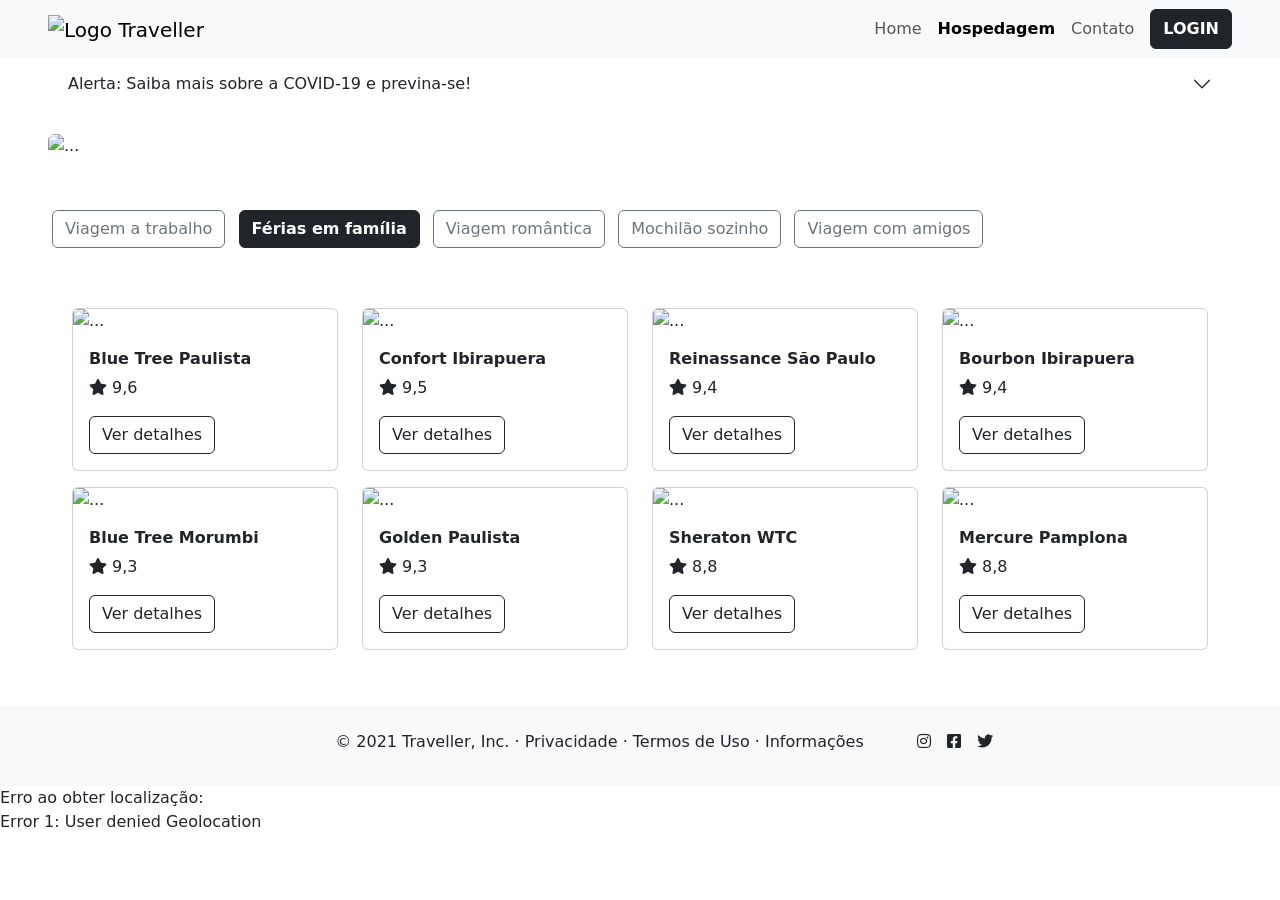
==== index.html @ 1daafb98 "make it better" ====
<!doctype html>
<html lang="pt-br">

<head>
    <meta charset="utf-8">
    <meta name="viewport" content="width=device-width, initial-scale=1">

    <link rel="icon" href="../src/images/navbar/icon.svg">
    <link rel="stylesheet" href="../src/css/bannerHospedagem/banner-hospedagem.css">
    <link rel="preconnect" href="https://fonts.gstatic.com">
    <link href="https://fonts.googleapis.com/css2?family=Noticia+Text&display=swap" rel="stylesheet">
    <link href="https://fonts.googleapis.com/css2?family=Poppins:wght@800&display=swap" rel="stylesheet">
    <link href="https://fonts.googleapis.com/css2?family=Open+Sans:wght@400;600;700&display=swap" rel="stylesheet">
    <link rel="stylesheet" href="https://cdnjs.cloudflare.com/ajax/libs/font-awesome/5.15.3/css/all.min.css">
    <link href="https://cdn.jsdelivr.net/npm/bootstrap@5.0.1/dist/css/bootstrap.min.css" rel="stylesheet"
        integrity="sha384-+0n0xVW2eSR5OomGNYDnhzAbDsOXxcvSN1TPprVMTNDbiYZCxYbOOl7+AMvyTG2x" crossorigin="anonymous">

    <title>Traveller - Hospedagem</title>
</head>

<body>
    <!-- MENU -->
    <header>
        
        <nav class="navbar navbar-expand-lg navbar-light bg-light fonte-padrao">
            <div class="container-fluid mx-5 p-0">
                <a class="navbar-brand" href="#">
                    <img src="../src/images/navbar/logo.svg" alt="Logo Traveller">
                </a>
                <button class="navbar-toggler" type="button" data-bs-toggle="collapse" data-bs-target="#navbarNav"
                    aria-controls="navbarNav" aria-expanded="false" aria-label="Toggle navigation">
                    <span class="navbar-toggler-icon"></span>
                </button>
                <div class="collapse navbar-collapse justify-content-end" id="navbarNav menu">
                    <ul class="navbar-nav">
                        <li class="nav-item">
                            <a class="nav-link" href="#">Home</a>
                        </li>
                        <li class="nav-item">
                            <a class="nav-link active" href="#"><strong>Hospedagem</a></strong>
                        </li>
                        <li class="nav-item">
                            <a class="nav-link" href="#">Contato</a>
                        </li>
                        <form class="d-flex">
                            <button class="btn btn-dark ms-2" data-bs-toggle="modal" data-bs-target="#modal__login" 
                            type="button"><strong>LOGIN</button></strong>
                        </form>
                    </ul>
                </div>
            </div>
        </nav>
        <section>
            <div class="accordion accordion-flush alerta-covid px-5 " id="accordionFlushExample">
                <div class="accordion-item text-center pb-4">
                    <h2 class="accordion-header text-center" id="flush-headingOne">
                        <button class="accordion-button collapsed" type="button" data-bs-toggle="collapse"
                            data-bs-target="#flush-collapseOne" aria-expanded="false" aria-controls="flush-collapseOne">
                            Alerta: Saiba mais sobre a COVID-19 e previna-se!
                        </button>
                    </h2>
                    <div id="flush-collapseOne" class="accordion-collapse collapse" aria-labelledby="flush-headingOne"
                        data-bs-parent="#accordionFlushExample">
                        <div class="accordion-body text-center h6">O cuidado é de cada um. A responsabilidade é de todos. 
                            Consulte mais
                            informações <a href="https://www.gov.br/saude/pt-br/vacinacao/">aqui.</a></div>
                    </div>
                </div>
            </div>
        </section>
    </header>

    <main>
        <!-- CARROSSEL -->
        <section id="carrossel-fluid">
            <div id="carouselExampleCaptions" class="carousel slide mx-5" data-bs-ride="carousel">
                <div class="carousel-indicators">
                    <button type="button" data-bs-target="#carouselExampleCaptions" data-bs-slide-to="0" class="active"
                        aria-current="true" aria-label="Slide 1"></button>
                    <button type="button" data-bs-target="#carouselExampleCaptions" data-bs-slide-to="1"
                        aria-label="Slide 2"></button>
                    <button type="button" data-bs-target="#carouselExampleCaptions" data-bs-slide-to="2"
                        aria-label="Slide 3"></button>
                </div>
                <div class="carousel-inner">
                    <div class="carousel-item active">
                        <img src="../src/images/carrossel/carrossel-1.jpg"
                            class="rounded d-block w-100 imagem-carrossel m-0" alt="...">
                        <div class="carousel-caption d-none d-md-block titulo-banner h-50">
                            <h1 class="display-4 text-start">Nossas melhores escolhas<br> para você</h1>
                        </div>
                    </div>
                    <div class="carousel-item">
                        <img src="../src/images/carrossel/carrossel-2.jpg"
                            class="rounded d-block w-100 imagem-carrossel m-0" alt="...">
                        <div class="carousel-caption d-none d-md-block titulo-banner h-50">
                            <h1 class="display-4 text-start">Encontre os melhores destinos</h1>
                        </div>
                    </div>
                    <div class="carousel-item">
                        <img src="../src/images/carrossel/carrossel-3.jpg"
                            class="rounded d-block w-100 imagem-carrossel m-0" alt="...">
                        <div class="carousel-caption d-none d-md-block titulo-banner h-50">
                            <h1 class="display-4 text-start">Veja os hotéis mais bem<br> avaliados</h1>
                        </div>
                    </div>
                </div>
                <button class="carousel-control-prev" type="button" data-bs-target="#carouselExampleCaptions"
                    data-bs-slide="prev">
                    <span class="carousel-control-prev-icon" aria-hidden="true"></span>
                    <span class="visually-hidden">Previous</span>
                </button>
                <button class="carousel-control-next" type="button" data-bs-target="#carouselExampleCaptions"
                    data-bs-slide="next">
                    <span class="carousel-control-next-icon" aria-hidden="true"></span>
                    <span class="visually-hidden">Next</span>
                </button>
            </div>
        </section>

        <!-- BOTOES FILTROS -->
        <section id="filtros">
            <div class="p-0 mt-5 mb-5 mx-5 fonte-padrao">
                <button type="button" class="btn btn-outline-secondary m-1">Viagem a trabalho</button>
                <button type="button" class="btn btn-outline-dark active m-1"><strong>Férias em família</button></strong>
                <button type="button" class="btn btn-outline-secondary m-1">Viagem romântica</button>
                <button type="button" class="btn btn-outline-secondary m-1">Mochilão sozinho</button>
                <button type="button" class="btn btn-outline-secondary m-1">Viagem com amigos</button>
            </div>
        </section>

        <!-- CARDS HOTEIS -->
        <section class="container-fluid fonte-padrao">
            <div class="row mx-5" id="conteudo">

                <div class="col-12 col-sm-12 col-md-4 col-lg-3 my-2">
                    <div class="card">
                        <img src="../src/images/card-hoteis/hotel1.jpg" class="card-img-top" alt="...">
                        <div class="card-body">
                            <h6 class="card-title"><strong>Blue Tree Paulista</strong></h6>
                            <p class="card-text"><i class="fas fa-star icon-star"></i> 9,6</p>
                            <a href="#" class="btn btn-outline-dark">Ver detalhes</a>
                        </div>
                    </div>
                </div>

                <div class="col-12 col-sm-12 col-md-4 col-lg-3 my-2">
                    <div class="card">
                        <img src="../src/images/card-hoteis/hotel2.jpg" class="card-img-top" alt="...">
                        <div class="card-body">
                            <h6 class="card-title"><strong>Confort Ibirapuera</strong></h6>
                            <p class="card-text"><i class="fas fa-star icon-star"></i> 9,5</p>
                            <a href="#" class="btn btn-outline-dark">Ver detalhes</a>
                        </div>
                    </div>
                </div>

                <div class="col-12 col-sm-12 col-md-4 col-lg-3 my-2">
                    <div class="card">
                        <img src="../src/images/card-hoteis/hotel3.jpg" class="card-img-top" alt="...">
                        <div class="card-body">
                            <h6 class="card-title"><strong>Reinassance São Paulo</strong></h6>
                            <p class="card-text"><i class="fas fa-star icon-star"></i> 9,4</p>
                            <a href="#" class="btn btn-outline-dark">Ver detalhes</a>
                        </div>
                    </div>
                </div>

                <div class="col-12 col-sm-12 col-md-4 col-lg-3 my-2">
                    <div class="card">
                        <img src="../src/images/card-hoteis/hotel4.jpg" class="card-img-top" alt="...">
                        <div class="card-body">
                            <h6 class="card-title"><strong>Bourbon Ibirapuera</strong></h6>
                            <p class="card-text"><i class="fas fa-star icon-star"></i> 9,4</p>
                            <a href="#" class="btn btn-outline-dark">Ver detalhes</a>
                        </div>
                    </div>
                </div>

                <div class="col-12 col-sm-12 col-md-4 col-lg-3 my-2">
                    <div class="card">
                        <img src="../src/images/card-hoteis/hotel5.jpg" class="card-img-top" alt="...">
                        <div class="card-body">
                            <h6 class="card-title"><strong>Blue Tree Morumbi</strong></h6>
                            <p class="card-text"><i class="fas fa-star icon-star"></i> 9,3</p>
                            <a href="#" class="btn btn-outline-dark">Ver detalhes</a>
                        </div>
                    </div>
                </div>

                <div class="col-12 col-sm-12 col-md-4 col-lg-3 my-2">
                    <div class="card">
                        <img src="../src/images/card-hoteis/hotel6.jpg" class="card-img-top" alt="...">
                        <div class="card-body">
                            <h6 class="card-title"><strong>Golden Paulista</strong></h6>
                            <p class="card-text"><i class="fas fa-star icon-star"></i> 9,3</p>
                            <a href="#" class="btn btn-outline-dark">Ver detalhes</a>
                        </div>
                    </div>
                </div>

                <div class="col-12 col-sm-12 col-md-4 col-lg-3 my-2">
                    <div class="card">
                        <img src="../src/images/card-hoteis/hotel7.jpg" class="card-img-top" alt="...">
                        <div class="card-body">
                            <h6 class="card-title"><strong>Sheraton WTC</strong></h6>
                            <p class="card-text"><i class="fas fa-star icon-star"></i> 8,8</p>
                            <a href="#" class="btn btn-outline-dark">Ver detalhes</a>
                        </div>
                    </div>
                </div>

                <div class="col-12 col-sm-12 col-md-4 col-lg-3 my-2">
                    <div class="card">
                        <img src="../src/images/card-hoteis/hotel8.jpg" class="card-img-top" alt="...">
                        <div class="card-body">
                            <h6 class="card-title"><strong>Mercure Pamplona</strong></h6>
                            <p class="card-text"><i class="fas fa-star icon-star"></i> 8,8</p>
                            <a href="#" class="btn btn-outline-dark">Ver detalhes</a>
                        </div>
                    </div>
                </div>

            </div>
        </section>
    </main>

    <div class="geolocation"></div>


    <!-- FOOTER -->
    <footer class="container-fluid bg-light p-3 mt-5 fonte-padrao">
        <p class="ms-5 text-center pt-2">© 2021 Traveller, Inc. · Privacidade · Termos de Uso · Informações <i
                class="fab fa-instagram icon ms-5"></i><i class="fab fa-facebook-square icon ms-3"></i><i
                class="fab fa-twitter icon ms-3"></i></p>
    </footer>
    <div class="geolocation">
        <p id="coordinates"></p>
    </div>
    

    <!-- MODAL LOGIN -->
    <div class="modal fade" id="modal__login" tabindex="-1" aria-labelledby="exampleModalLabel" aria-hidden="true">
        <div class="modal-dialog">
            <div class="modal-content">
                <div class="modal-header">
                    <h5 class="modal-title" id="exampleModalLabel">Fazer login</h5>
                    <button type="button" class="btn-close" data-bs-dismiss="modal" aria-label="Close"></button>
                </div>
                <div class="modal-body">
                    <form>
                        <div class="mb-3">
                            <label for="exampleInputName" class="col-form-label">Usuário</label>
                            <input type="text" class="form-control" id="recipient-name" placeholder="Informe seu usuário">
                        </div>
                        <div class="mb-3">
                            <label for="exampleInputPassword" class="col-form-label">Senha</label>
                            <input type="password" class="form-control" id="password" placeholder="Insira sua senha">
                        </div>
                    </form>
                </div>
                <div class="modal-footer">
                    <button type="button" class="btn btn-light" data-bs-dismiss="modal"
                    id="submit">Logar</button>
                    <span>ou </span>     
                    <button type="button" class="btn btn-danger" id="google">Acessar com Google</button>
                </div>
            </div>
        </div>
    </div>

    

    <!-- ASSISTENTE LIBRAS -->
    <div vw class="enabled">
        <div vw-access-button class="active"></div>
        <div vw-plugin-wrapper>
            <div class="vw-plugin-top-wrapper"></div>
        </div>
    </div>

    <!-- SCRIPTS -->
    <script src="https://vlibras.gov.br/app/vlibras-plugin.js"></script>
    <script>
        new window.VLibras.Widget('https://vlibras.gov.br/app');
    </script>
    
    <script src="https://cdn.jsdelivr.net/npm/bootstrap@5.0.1/dist/js/bootstrap.bundle.min.js"
        integrity="sha384-gtEjrD/SeCtmISkJkNUaaKMoLD0//ElJ19smozuHV6z3Iehds+3Ulb9Bn9Plx0x4" crossorigin="anonymous">
    </script>
    <script src="js/geolocation.js"></script>

</body>

</html>
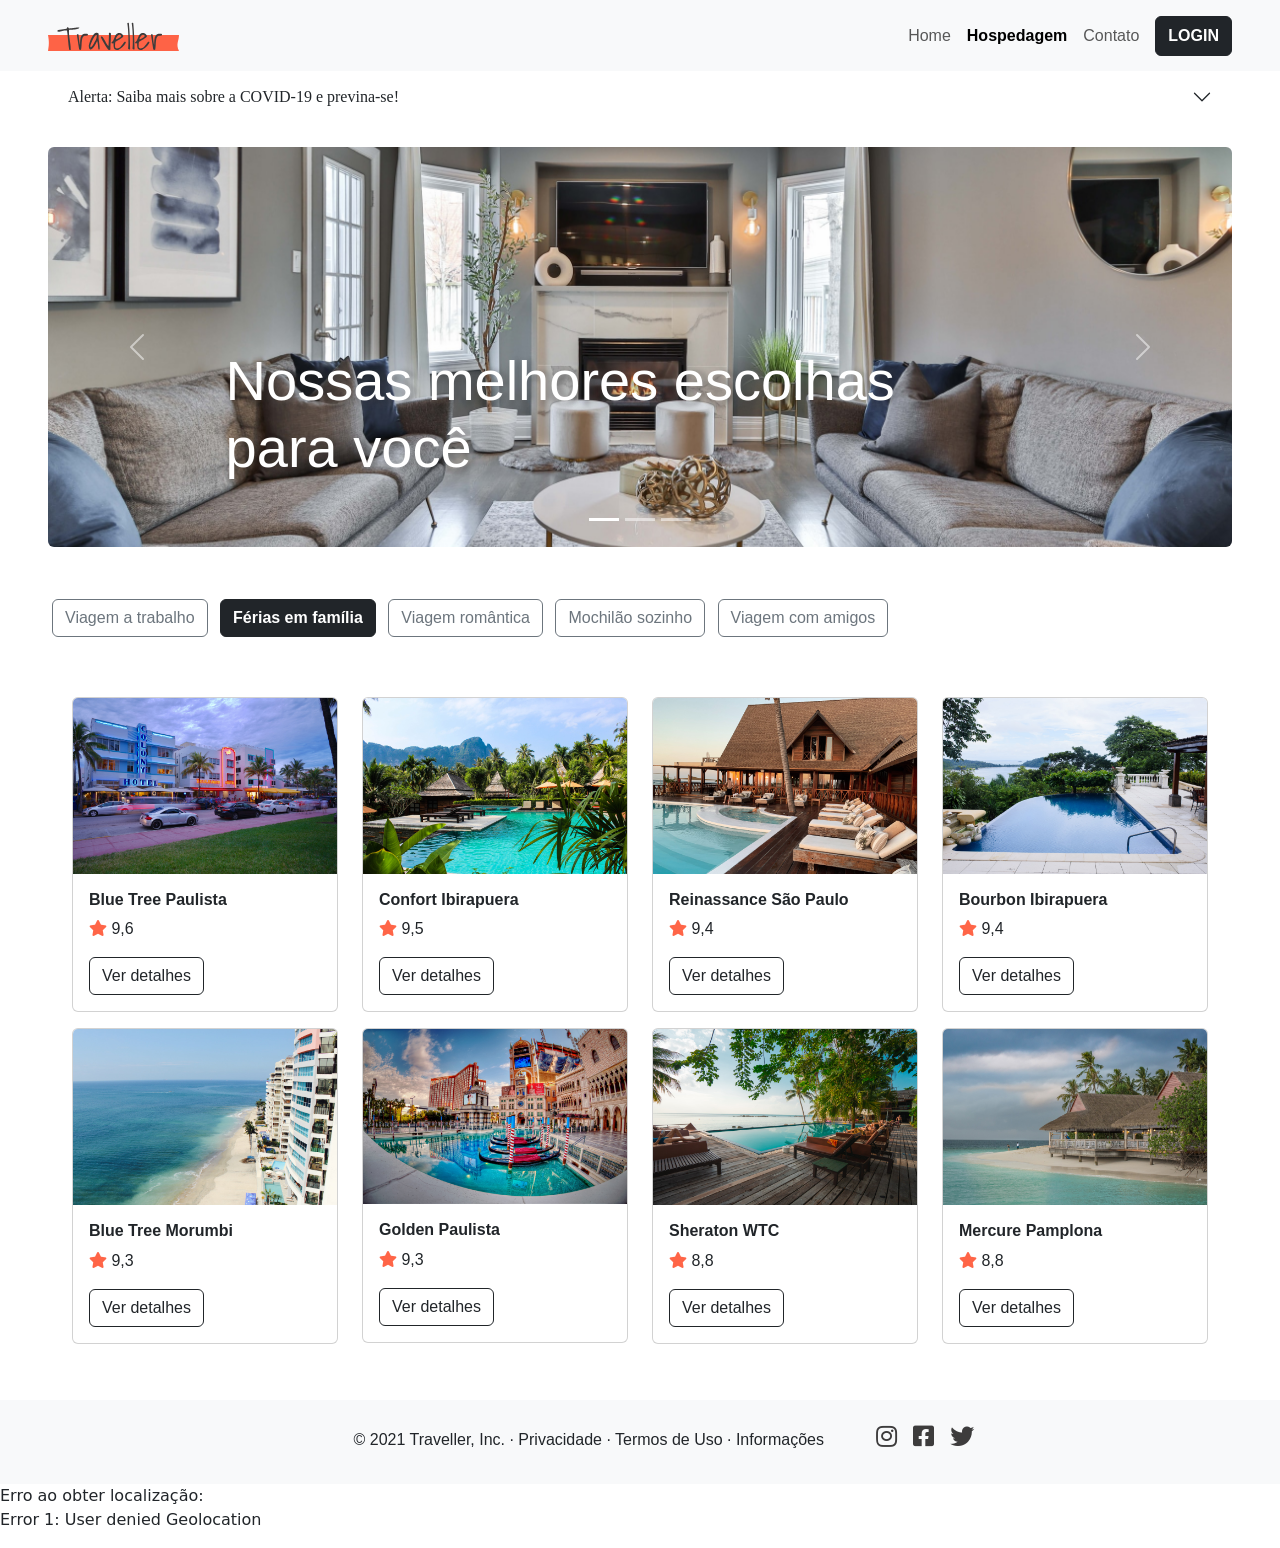
==== commit b7dd9eb1: "realizando ajuste nos diretorios" ====
--- a/index.html
+++ b/index.html
@@ -5,8 +5,8 @@
     <meta charset="utf-8">
     <meta name="viewport" content="width=device-width, initial-scale=1">
 
-    <link rel="icon" href="../src/images/navbar/icon.svg">
-    <link rel="stylesheet" href="../src/css/bannerHospedagem/banner-hospedagem.css">
+    <link rel="icon" href="./images/navbar/icon.svg">
+    <link rel="stylesheet" href="./css/bannerHospedagem/banner-hospedagem.css">
     <link rel="preconnect" href="https://fonts.gstatic.com">
     <link href="https://fonts.googleapis.com/css2?family=Noticia+Text&display=swap" rel="stylesheet">
     <link href="https://fonts.googleapis.com/css2?family=Poppins:wght@800&display=swap" rel="stylesheet">
@@ -25,7 +25,7 @@
         <nav class="navbar navbar-expand-lg navbar-light bg-light fonte-padrao">
             <div class="container-fluid mx-5 p-0">
                 <a class="navbar-brand" href="#">
-                    <img src="../src/images/navbar/logo.svg" alt="Logo Traveller">
+                    <img src="./images/navbar/logo.svg" alt="Logo Traveller">
                 </a>
                 <button class="navbar-toggler" type="button" data-bs-toggle="collapse" data-bs-target="#navbarNav"
                     aria-controls="navbarNav" aria-expanded="false" aria-label="Toggle navigation">
@@ -84,21 +84,21 @@
                 </div>
                 <div class="carousel-inner">
                     <div class="carousel-item active">
-                        <img src="../src/images/carrossel/carrossel-1.jpg"
+                        <img src="./images/carrossel/carrossel-1.jpg"
                             class="rounded d-block w-100 imagem-carrossel m-0" alt="...">
                         <div class="carousel-caption d-none d-md-block titulo-banner h-50">
                             <h1 class="display-4 text-start">Nossas melhores escolhas<br> para você</h1>
                         </div>
                     </div>
                     <div class="carousel-item">
-                        <img src="../src/images/carrossel/carrossel-2.jpg"
+                        <img src=".images/carrossel/carrossel-2.jpg"
                             class="rounded d-block w-100 imagem-carrossel m-0" alt="...">
                         <div class="carousel-caption d-none d-md-block titulo-banner h-50">
                             <h1 class="display-4 text-start">Encontre os melhores destinos</h1>
                         </div>
                     </div>
                     <div class="carousel-item">
-                        <img src="../src/images/carrossel/carrossel-3.jpg"
+                        <img src="./images/carrossel/carrossel-3.jpg"
                             class="rounded d-block w-100 imagem-carrossel m-0" alt="...">
                         <div class="carousel-caption d-none d-md-block titulo-banner h-50">
                             <h1 class="display-4 text-start">Veja os hotéis mais bem<br> avaliados</h1>
@@ -135,7 +135,7 @@
 
                 <div class="col-12 col-sm-12 col-md-4 col-lg-3 my-2">
                     <div class="card">
-                        <img src="../src/images/card-hoteis/hotel1.jpg" class="card-img-top" alt="...">
+                        <img src="./images/card-hoteis/hotel1.jpg" class="card-img-top" alt="...">
                         <div class="card-body">
                             <h6 class="card-title"><strong>Blue Tree Paulista</strong></h6>
                             <p class="card-text"><i class="fas fa-star icon-star"></i> 9,6</p>
@@ -146,7 +146,7 @@
 
                 <div class="col-12 col-sm-12 col-md-4 col-lg-3 my-2">
                     <div class="card">
-                        <img src="../src/images/card-hoteis/hotel2.jpg" class="card-img-top" alt="...">
+                        <img src="./images/card-hoteis/hotel2.jpg" class="card-img-top" alt="...">
                         <div class="card-body">
                             <h6 class="card-title"><strong>Confort Ibirapuera</strong></h6>
                             <p class="card-text"><i class="fas fa-star icon-star"></i> 9,5</p>
@@ -157,7 +157,7 @@
 
                 <div class="col-12 col-sm-12 col-md-4 col-lg-3 my-2">
                     <div class="card">
-                        <img src="../src/images/card-hoteis/hotel3.jpg" class="card-img-top" alt="...">
+                        <img src="./images/card-hoteis/hotel3.jpg" class="card-img-top" alt="...">
                         <div class="card-body">
                             <h6 class="card-title"><strong>Reinassance São Paulo</strong></h6>
                             <p class="card-text"><i class="fas fa-star icon-star"></i> 9,4</p>
@@ -168,7 +168,7 @@
 
                 <div class="col-12 col-sm-12 col-md-4 col-lg-3 my-2">
                     <div class="card">
-                        <img src="../src/images/card-hoteis/hotel4.jpg" class="card-img-top" alt="...">
+                        <img src="./images/card-hoteis/hotel4.jpg" class="card-img-top" alt="...">
                         <div class="card-body">
                             <h6 class="card-title"><strong>Bourbon Ibirapuera</strong></h6>
                             <p class="card-text"><i class="fas fa-star icon-star"></i> 9,4</p>
@@ -179,7 +179,7 @@
 
                 <div class="col-12 col-sm-12 col-md-4 col-lg-3 my-2">
                     <div class="card">
-                        <img src="../src/images/card-hoteis/hotel5.jpg" class="card-img-top" alt="...">
+                        <img src="./images/card-hoteis/hotel5.jpg" class="card-img-top" alt="...">
                         <div class="card-body">
                             <h6 class="card-title"><strong>Blue Tree Morumbi</strong></h6>
                             <p class="card-text"><i class="fas fa-star icon-star"></i> 9,3</p>
@@ -190,7 +190,7 @@
 
                 <div class="col-12 col-sm-12 col-md-4 col-lg-3 my-2">
                     <div class="card">
-                        <img src="../src/images/card-hoteis/hotel6.jpg" class="card-img-top" alt="...">
+                        <img src="./images/card-hoteis/hotel6.jpg" class="card-img-top" alt="...">
                         <div class="card-body">
                             <h6 class="card-title"><strong>Golden Paulista</strong></h6>
                             <p class="card-text"><i class="fas fa-star icon-star"></i> 9,3</p>
@@ -201,7 +201,7 @@
 
                 <div class="col-12 col-sm-12 col-md-4 col-lg-3 my-2">
                     <div class="card">
-                        <img src="../src/images/card-hoteis/hotel7.jpg" class="card-img-top" alt="...">
+                        <img src="./images/card-hoteis/hotel7.jpg" class="card-img-top" alt="...">
                         <div class="card-body">
                             <h6 class="card-title"><strong>Sheraton WTC</strong></h6>
                             <p class="card-text"><i class="fas fa-star icon-star"></i> 8,8</p>
@@ -212,7 +212,7 @@
 
                 <div class="col-12 col-sm-12 col-md-4 col-lg-3 my-2">
                     <div class="card">
-                        <img src="../src/images/card-hoteis/hotel8.jpg" class="card-img-top" alt="...">
+                        <img src="./images/card-hoteis/hotel8.jpg" class="card-img-top" alt="...">
                         <div class="card-body">
                             <h6 class="card-title"><strong>Mercure Pamplona</strong></h6>
                             <p class="card-text"><i class="fas fa-star icon-star"></i> 8,8</p>
@@ -288,7 +288,7 @@
     <script src="https://cdn.jsdelivr.net/npm/bootstrap@5.0.1/dist/js/bootstrap.bundle.min.js"
         integrity="sha384-gtEjrD/SeCtmISkJkNUaaKMoLD0//ElJ19smozuHV6z3Iehds+3Ulb9Bn9Plx0x4" crossorigin="anonymous">
     </script>
-    <script src="js/geolocation.js"></script>
+    <script src="./js/geolocation.js"></script>
 
 </body>
 
--- a/css/bannerHospedagem/banner-hospedagem.css
+++ b/css/bannerHospedagem/banner-hospedagem.css
@@ -0,0 +1,32 @@
+.imagem-carrossel {
+    height: 400px;
+    object-fit: cover;
+    object-position: 0 60%;
+}
+
+.titulo-banner {
+    color: #EFF2FB;
+    font-family: 'Poppins', sans-serif;
+    text-shadow: 6px 0px 4px rgba(61, 60, 60, 0.25), 0px 6px 4px rgba(61, 60, 60, 0.25);
+}
+
+.fonte-padrao {
+    font-family: 'Open Sans', sans-serif;
+}
+
+.card {
+    max-width: 18rem;
+}
+
+.icon {
+    color: #3D3C3C;
+    font-size: 24px;
+}
+
+.icon-star {
+    color: rgba(255, 84, 51, 0.9);;
+}
+
+.alerta-covid {
+    font-family: 'Noticia Text', serif;
+}
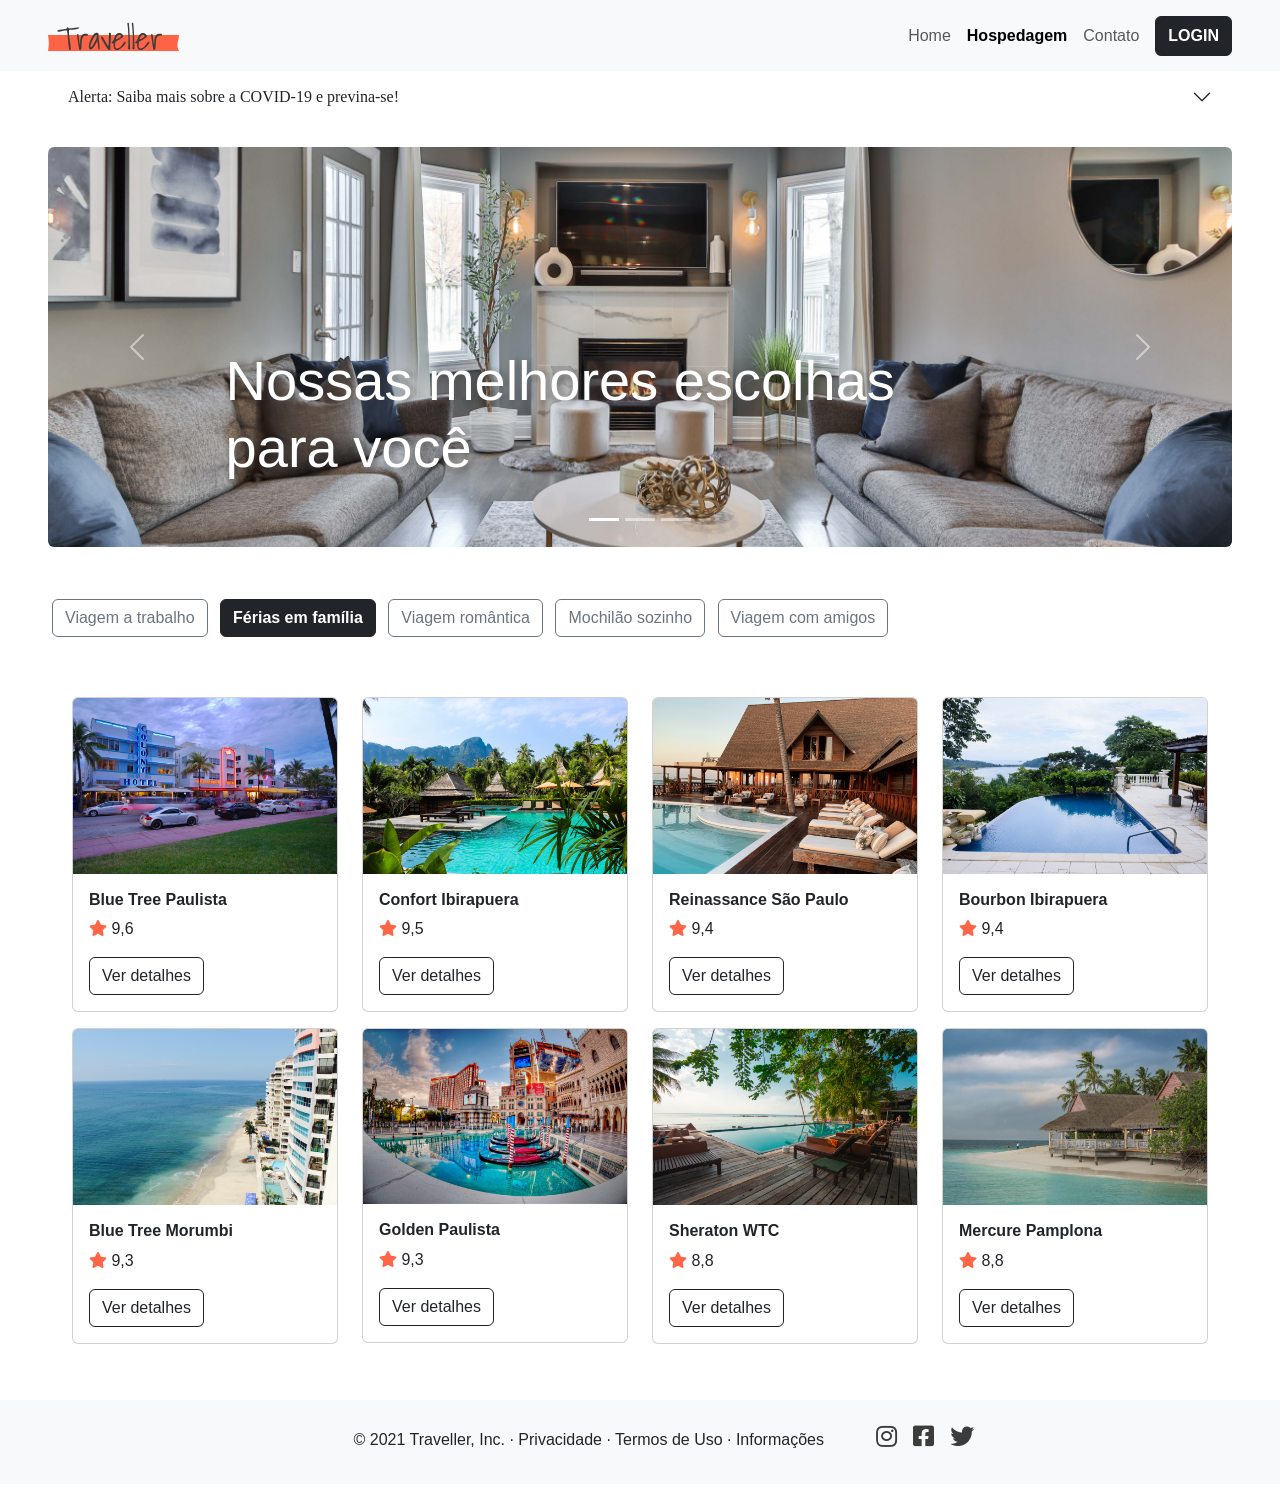
==== commit 52c3ec02: "ajustes no caminho dos diretorios" ====
--- a/index.html
+++ b/index.html
@@ -91,7 +91,7 @@
                         </div>
                     </div>
                     <div class="carousel-item">
-                        <img src=".images/carrossel/carrossel-2.jpg"
+                        <img src="./images/carrossel/carrossel-2.jpg"
                             class="rounded d-block w-100 imagem-carrossel m-0" alt="...">
                         <div class="carousel-caption d-none d-md-block titulo-banner h-50">
                             <h1 class="display-4 text-start">Encontre os melhores destinos</h1>
@@ -289,7 +289,6 @@
         integrity="sha384-gtEjrD/SeCtmISkJkNUaaKMoLD0//ElJ19smozuHV6z3Iehds+3Ulb9Bn9Plx0x4" crossorigin="anonymous">
     </script>
     <script src="./js/geolocation.js"></script>
-
 </body>
 
 </html>
